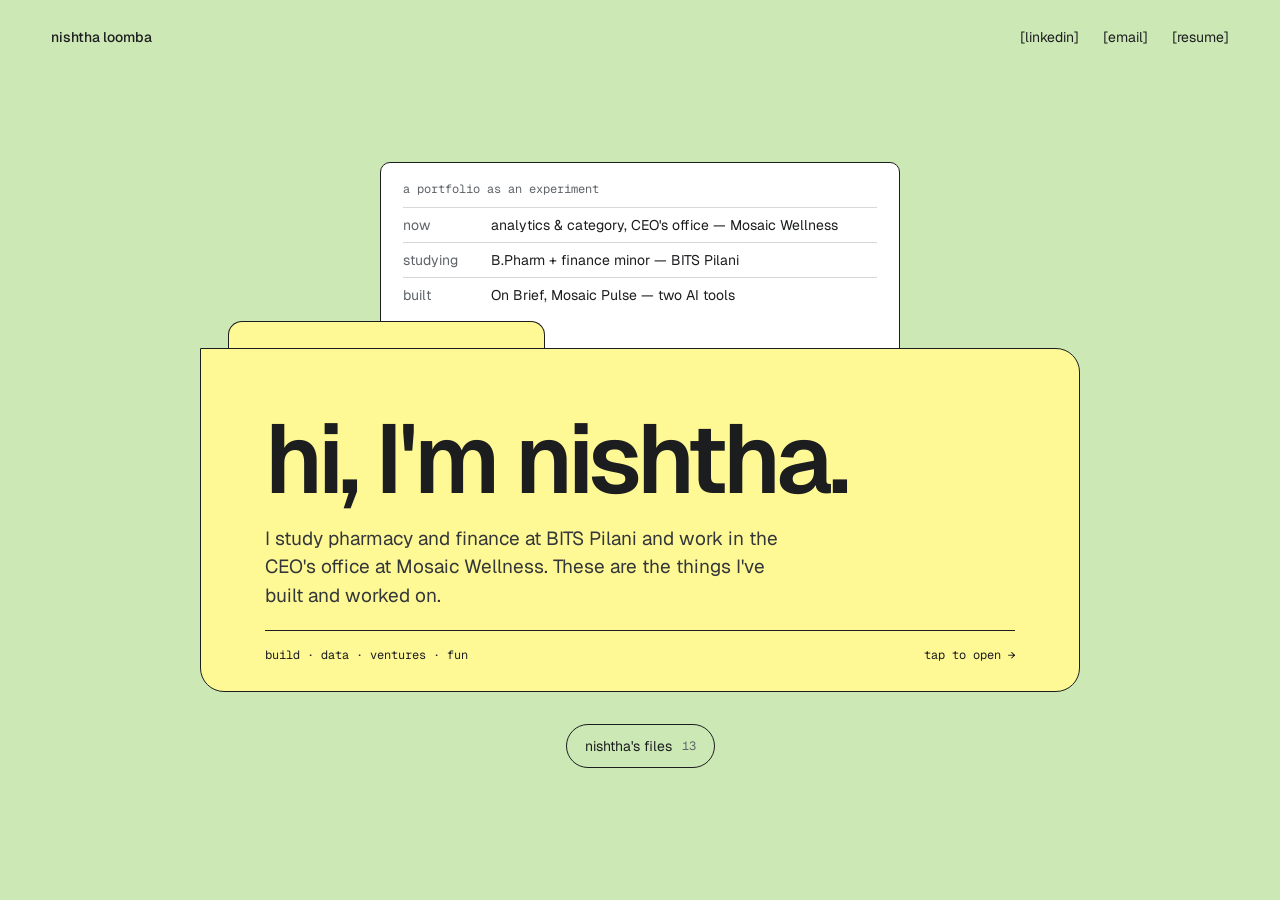
==== index.html @ 0feb8415 "Scaffold file-drawer portfolio site Plain HTML/CSS/vanilla JS recreation of the portfolio designed i" ====
<!doctype html>
<html lang="en">
<head>
<meta charset="utf-8">
<meta name="viewport" content="width=device-width, initial-scale=1">
<title>Nishtha — portfolio</title>
<meta name="description" content="Nishtha Loomba — category strategy at Mosaic Wellness, builder of AI tools, and student of pharmacy and finance.">
<link rel="preconnect" href="https://fonts.googleapis.com">
<link rel="stylesheet" href="https://fonts.googleapis.com/css2?family=Geist:wght@400;500;600&family=Geist+Mono:wght@400;500&display=swap">
<link rel="stylesheet" href="css/style.css">
</head>
<body class="home">
<div class="page">

  <header class="site-header">
    <span class="brand">nishtha loomba</span>
    <nav class="nav-links">
      <a href="https://www.linkedin.com/in/" target="_blank" rel="noopener">[linkedin]</a>
      <a href="mailto:you@example.com">[email]</a>
      <a href="#" target="_blank" rel="noopener">[resume]</a>
    </nav>
  </header>

  <main style="flex-grow:1;display:flex;flex-direction:column;align-items:center;justify-content:center;gap:32px">
    <div class="hero">

      <!-- checkout card tucked into the folder -->
      <div class="peek">
        <div class="peek__label">a portfolio as an experiment</div>
        <div class="key-value">
          <div style="color:var(--ink-4)">now</div>
          <div>analytics &amp; category, CEO's office — Mosaic Wellness</div>
          <div style="color:var(--ink-4)">studying</div>
          <div>B.Pharm + finance minor — BITS Pilani</div>
          <div style="color:var(--ink-4)">built</div>
          <div>On Brief, Mosaic Pulse — two AI tools</div>
        </div>
      </div>

      <a class="folder-link" href="drawer.html" aria-label="Open nishtha's files">
        <div class="flap"></div>
        <div class="folder-body">
          <h1>hi, I'm nishtha.</h1>
          <p>I study pharmacy and finance at BITS Pilani and work in the CEO's office at Mosaic Wellness. These are the things I've built and worked on.</p>
          <div class="folder-foot">
            <span>build · data · ventures · fun</span>
            <span>tap to open →</span>
          </div>
        </div>
      </a>
    </div>

    <a class="pill" href="drawer.html">
      <span>nishtha's files</span>
      <span class="pill__count">13</span>
    </a>
  </main>
</div>
</body>
</html>
---- css/style.css ----
@view-transition{navigation:auto}

/* ===== design tokens ===== */
:root{
  --ink:#1C1D1F;
  --ink-2:#33373A;
  --ink-3:#4A4F53;
  --ink-4:#5E6469;
  --ink-5:#6B7075;
  --ink-6:#8A9096;
  --gray-1:#B4B7B9;
  --gray-2:#D6D8D9;
  --gray-3:#E4E6E6;
  --gray-4:#E3E3E3;
  --gray-5:#EDEDED;
  --gray-6:#EDEEEE;
  --gray-7:#E8E8E8;
  --gray-8:#F0F0F0;
  --paper:#F7F7F4;
  --paper-2:#F7F7F7;
  --grid-bg:#F1F2EE;
  --grid-line:#D9DCD6;
  --green:#CCE8B5;
  --yellow:#FFF995;
  --blue:#A8C6FE;
  --accent:#2D4FE0;
  --tan:#C9A57A;
  --dark:#161718;
  --white:#FFFFFF;
  --font-sans:'Geist','Helvetica Neue',Helvetica,sans-serif;
  --font-mono:'Geist Mono',monospace;
  --font-hand:'Caveat',cursive;
}

*{box-sizing:border-box}
html{scroll-behavior:smooth}
body{margin:0;font-family:var(--font-sans);color:var(--ink)}
a{color:inherit}
img{max-width:100%}
button{font:inherit;color:inherit}

::view-transition-old(root),
::view-transition-new(root){animation-duration:.35s}

@media (prefers-reduced-motion: reduce){
  html{scroll-behavior:auto}
  ::view-transition-old(root),::view-transition-new(root){animation:none}
}

/* ===== layout shells ===== */
.page{min-height:100vh;box-sizing:border-box;display:flex;flex-direction:column;gap:40px;padding:28px clamp(16px,4vw,56px) 56px}
.page--folder{padding:28px clamp(12px,3vw,48px) 80px;gap:28px}
.shell{max-width:1180px;margin:0 auto;display:flex;flex-direction:column;gap:28px;width:100%}

.site-header{display:flex;flex-wrap:wrap;justify-content:space-between;align-items:center;gap:12px;font-size:14px}
.site-header--dark{color:var(--white)}
.brand{font-weight:500}
.nav-links{display:flex;gap:24px;flex-wrap:wrap}
.nav-links a{text-decoration:none}
.nav-links a:hover{color:var(--ink-4)}

.back-link{display:inline-flex;align-items:center;min-height:44px;text-decoration:none}
.back-link--pill{padding:0 16px;background:var(--paper-2);border-radius:12px}
.back-link--dark{color:var(--white)}

.eyebrow{font-family:var(--font-mono);font-size:12px;color:var(--gray-2)}

/* ===== reusable paper motifs ===== */
.ruled{background-image:repeating-linear-gradient(to bottom,transparent 0,transparent 31px,#E2E3E0 31px,#E2E3E0 32px)}
.grid-paper{background-color:var(--grid-bg);background-image:linear-gradient(var(--grid-line) 1px,transparent 1px),linear-gradient(90deg,var(--grid-line) 1px,transparent 1px);background-size:18px 18px}

.torn{clip-path:polygon(0% 6%,7% 0%,15% 4%,24% 0%,33% 3%,45% 0%,58% 4%,70% 0%,82% 3%,100% 0%,100% 100%,0% 100%,3% 88%,0% 76%,4% 62%,0% 50%,3% 36%,0% 22%)}
.torn-bottom{clip-path:polygon(0 0,100% 0,100% 100%,94% 96%,86% 100%,77% 95%,66% 100%,55% 96%,44% 100%,33% 95%,22% 100%,11% 96%,0 100%)}
.torn-left{clip-path:polygon(4% 0,100% 0,100% 100%,4% 100%,0 94%,3% 86%,0 78%,3% 70%,0 62%,3% 54%,0 46%,3% 38%,0 30%,3% 22%,0 14%,3% 6%)}

.spiral{position:absolute;display:flex;flex-direction:column;justify-content:space-between}
.spiral span{display:block;width:16px;height:16px;border-radius:50%}

/* visible by default (no-JS safe); JS opts elements into the hide+reveal sequence */
.sheet.pre-reveal{opacity:0;transform:translateY(40px)}
.sheet.pre-reveal.is-visible{animation:rise .6s cubic-bezier(.2,.8,.2,1) both}
@keyframes rise{from{opacity:0;transform:translateY(40px)}to{opacity:1;transform:none}}
@media (prefers-reduced-motion: reduce){.sheet.pre-reveal{opacity:1;transform:none}.sheet.pre-reveal.is-visible{animation:none}}

.folder-in{animation:filein .7s cubic-bezier(.2,.8,.2,1) both}
@keyframes filein{from{opacity:0;transform:translateY(90px)}to{opacity:1}}
@media (prefers-reduced-motion: reduce){.folder-in{animation:none}}

.tab-link{display:flex;flex-direction:column;gap:6px;min-height:44px;padding:16px 24px 20px;border-radius:14px 14px 4px 4px;text-decoration:none;min-width:240px;transition:transform .2s ease}
.tab-link:hover,.tab-link:focus-visible{transform:translateY(-4px)}
.tab-link .tab-link__eyebrow{font-family:var(--font-mono);font-size:12px}
.tab-link .tab-link__title{font-weight:600;font-size:24px;letter-spacing:-0.03em}

.sticky-note{padding:20px 22px;transform:rotate(-1.2deg);box-shadow:2px 3px 0 rgba(0,0,0,.12)}
.sticky-note__label{font-family:var(--font-mono);font-size:13px}
.sticky-note__quote{margin:8px 0 0;font-family:var(--font-hand);font-size:24px;line-height:1.25}

.video-card{display:block;position:relative;aspect-ratio:16/9;max-height:560px;background:var(--ink);border-radius:6px;text-decoration:none;color:var(--white);overflow:hidden;transition:transform .2s ease}
.video-card:hover,.video-card:focus-visible{transform:translateY(-3px)}
.video-card__thumb{position:absolute;inset:0;display:flex;align-items:center;justify-content:center;font-size:14px;color:var(--gray-1)}
.video-card__play{position:absolute;left:50%;top:50%;width:76px;height:76px;margin:-38px 0 0 -38px;border-radius:50%;display:flex;align-items:center;justify-content:center}
.video-card__meta{position:absolute;left:20px;bottom:18px;right:20px;display:flex;justify-content:space-between;gap:12px;font-family:var(--font-mono);font-size:13px}
.video-card video{position:absolute;inset:0;width:100%;height:100%;object-fit:cover}

.paperclip{position:absolute;z-index:2}

.pill{display:inline-flex;align-items:center;gap:10px;min-height:44px;padding:0 18px;background:transparent;border:1px solid var(--ink);border-radius:999px;text-decoration:none;font-size:14px;transition:background .2s ease}
.pill:hover{background:var(--white)}
.pill__count{font-family:var(--font-mono);font-size:12px;color:var(--ink-4)}

.btn-dark{display:inline-flex;align-items:center;min-height:44px;padding:0 18px;background:var(--ink);color:var(--white);border-radius:999px;text-decoration:none;font-size:14px}

.stamp{border:2.5px solid var(--accent);color:var(--accent);padding:6px 12px;border-radius:4px;font-family:var(--font-mono);font-weight:600;font-size:13px;letter-spacing:0.08em}

.key-value{display:grid;grid-template-columns:88px minmax(0,1fr);font-size:14px}
.key-value div{padding:8px 0;border-top:1px solid var(--gray-2)}
.key-value--mono{font-family:var(--font-mono);font-size:13px}

/* ===== Home ===== */
.home{background:var(--green)}
.home .hero{width:100%;max-width:880px;display:flex;flex-direction:column;align-items:center;margin:0 auto}

.peek{width:min(520px,86%);background:var(--white);border:1px solid var(--ink);border-radius:10px;padding:18px 22px 48px;box-sizing:border-box;margin-bottom:-40px;position:relative;z-index:1;font-size:14px;transition:transform .35s cubic-bezier(.2,.8,.2,1)}
.peek__label{font-family:var(--font-mono);font-size:12px;color:var(--ink-4);margin-bottom:10px}

.folder-link{display:block;text-decoration:none;color:var(--ink);width:100%;position:relative;z-index:2;transition:transform .25s ease}
.folder-link:hover,.folder-link:focus-visible{transform:translateY(-6px)}
.folder-link:focus-visible{outline:2px solid var(--ink);outline-offset:6px;border-radius:24px}
.hero:has(.folder-link:hover) .peek,.hero:has(.folder-link:focus-visible) .peek{transform:translateY(-38px) rotate(-2deg)}

.flap{width:36%;height:28px;background:var(--yellow);border:1px solid var(--ink);border-bottom:none;border-radius:14px 14px 0 0;margin-left:28px;margin-bottom:-1px;box-sizing:border-box;transition:transform .3s ease;transform-origin:bottom left}
.folder-link:hover .flap,.folder-link:focus-visible .flap{transform:translateY(-3px) rotate(-2deg)}

.folder-body{background:var(--yellow);border:1px solid var(--ink);border-radius:0 24px 24px 24px;padding:clamp(32px,5vw,64px) clamp(24px,5vw,64px) 28px;box-sizing:border-box;display:flex;flex-direction:column;gap:20px}
.folder-body h1{margin:0;font-weight:600;font-size:clamp(44px,7.6vw,108px);line-height:0.95;letter-spacing:-0.045em}
.folder-body p{margin:0;max-width:540px;font-size:clamp(16px,1.5vw,19px);line-height:1.5;color:var(--ink-2)}
.folder-foot{display:flex;justify-content:space-between;align-items:center;flex-wrap:wrap;gap:12px;border-top:1px solid var(--ink);padding-top:16px;font-family:var(--font-mono);font-size:12px}

/* ===== Drawer ===== */
.drawer-page{background:var(--gray-4)}
.drawer-viewport{flex-grow:1;display:flex;align-items:center;justify-content:center;overflow-x:auto}
.drawer-stage{position:relative;width:700px;min-width:620px;height:470px;flex-shrink:0}

.strip{position:absolute;height:24px;box-sizing:border-box;background:var(--gray-8);border:1.2px solid var(--ink);border-radius:9px 9px 4px 4px}

.tab{position:absolute;padding:0;border:none;background:transparent;cursor:pointer;height:32px;transition:transform .16s ease}
.tab:hover,.tab:focus-visible{transform:translateY(-5px)}
.tab:focus-visible{outline:2px solid var(--ink);outline-offset:2px}
.tab svg{position:absolute;inset:0;display:block}
.tab__label{position:relative;display:flex;justify-content:space-between;gap:8px;align-items:center;height:28px;padding:0 24px;font-size:12.5px;white-space:nowrap}

.drawer-front{position:absolute;top:353px;left:-1%;width:102%;height:48px;box-sizing:border-box;background:var(--gray-5);border:1.2px solid var(--ink);border-radius:4px}
.drawer-ledge{position:absolute;top:399px;left:-4%;width:108%;height:14px;box-sizing:border-box;background:var(--gray-7);border:1.2px solid var(--ink)}
.drawer-label{position:absolute;top:425px;left:0;right:0;display:flex;justify-content:center}
.drawer-label span{background:var(--yellow);border:1px solid var(--ink);border-radius:4px;padding:3px 10px;font-size:12.5px}

.file-card{position:absolute;top:-8px;left:calc(50% - 190px);width:380px;z-index:50;border:1px solid var(--ink);border-radius:14px;padding:18px 20px 20px;box-shadow:0 12px 32px rgba(28,29,31,.14)}
.file-card.is-open{animation:pop .5s cubic-bezier(.2,.8,.2,1)}
@keyframes pop{from{opacity:0;transform:translateY(180px) scale(.94)}60%{opacity:1}to{opacity:1;transform:none}}
@media (prefers-reduced-motion: reduce){.file-card.is-open{animation:none}}
.file-card__top{display:flex;justify-content:space-between;align-items:center;gap:10px;font-family:var(--font-mono);font-size:12px}
.file-card__close{width:44px;height:44px;margin:-12px -12px -12px 0;display:flex;align-items:center;justify-content:center;background:transparent;border:none;cursor:pointer}
.file-card h2{margin:8px 0 10px;font-weight:600;font-size:26px;line-height:1.05;letter-spacing:-0.03em}
.file-card p{margin:0 0 14px;font-size:14px;line-height:1.5}
.file-card .key-value{grid-template-columns:56px minmax(0,1fr);font-size:13px}
.file-card .key-value div{border-top:1px solid var(--ink)}
.file-card .btn-dark{margin-top:14px}

/* ===== Folder shell (AI tools / Dashboards / Ventures / Fun) ===== */
.folder-page{background:var(--dark)}
.folder-tab{display:inline-flex;align-items:center;gap:14px;height:40px;padding:0 22px;margin-left:32px;border-radius:14px 14px 0 0;font-family:var(--font-mono);font-size:13px;letter-spacing:0.04em}
.folder-tab strong{font-weight:600}
.folder-panel{position:relative;border-radius:0 24px 24px 24px;padding:clamp(16px,3vw,40px);display:flex;flex-direction:column;gap:36px}

.cover-sheet{position:relative;background-color:var(--paper);border-radius:6px;padding:clamp(28px,4vw,48px) clamp(20px,4vw,48px) 40px 72px;transform:rotate(-0.4deg)}
.cover-sheet .spiral{left:22px;top:28px;bottom:28px}
.cover-sheet h1{margin:0;font-family:var(--font-mono);font-weight:500;font-size:clamp(40px,6vw,84px);line-height:0.98;letter-spacing:-0.03em}
.cover-sheet .key-value{grid-template-columns:120px minmax(0,1fr);gap:6px 16px;font-family:var(--font-mono);font-size:14px}
.cover-sheet .key-value div{border-top:none;padding:0}
.cover-sheet .dashed{border-top:1.5px dashed var(--ink);max-width:520px}
.cover-sheet .lede{margin:0;max-width:560px;font-size:18px;line-height:1.55}
.cover-sheet__badge{background:var(--accent);color:var(--white);padding:40px 24px 26px;font-family:var(--font-mono);text-align:right}
.cover-sheet__badge .num{font-size:44px;line-height:1}
.cover-sheet__badge .title{font-size:28px;line-height:1.1;margin-top:6px}
.cover-sheet__badge .sub{font-size:18px;line-height:1.4;margin-top:10px}
.cover-links{display:grid;grid-template-columns:repeat(auto-fit,minmax(240px,1fr));gap:20px 40px;margin-top:36px}
.cover-links a{text-decoration:none;display:flex;flex-direction:column;gap:4px;min-height:44px}
.cover-links .big{font-size:26px;letter-spacing:-0.02em;color:var(--ink)}
.cover-links .arrow{font-family:var(--font-mono);font-size:15px;color:var(--accent)}

.detail-sheet{position:relative;background:var(--white);border-radius:6px;padding:clamp(24px,4vw,52px);display:flex;flex-direction:column;gap:36px}
.detail-sheet__head{display:flex;flex-wrap:wrap;gap:32px;align-items:flex-end}
.detail-sheet__intro{flex:999 1 440px;min-width:0;display:flex;flex-direction:column;gap:14px}
.detail-sheet__intro .kicker{font-family:var(--font-mono);font-size:13px;color:var(--accent)}
.detail-sheet__intro h2{margin:0;font-weight:600;font-size:clamp(38px,5vw,68px);line-height:0.95;letter-spacing:-0.045em}
.detail-sheet__intro p{margin:0;max-width:540px;font-size:20px;line-height:1.45}
.detail-sheet__facts{flex:1 1 260px;min-width:0;font-family:var(--font-mono);font-size:13px}
.detail-sheet__facts .key-value{grid-template-columns:72px minmax(0,1fr)}
.detail-sheet__facts .key-value div:first-child{font-family:var(--font-mono)}

.stat-banner{display:flex;flex-wrap:wrap;gap:24px;align-items:flex-end;background:var(--ink);color:var(--white);border-radius:6px;padding:clamp(24px,3vw,40px);transform:rotate(-0.4deg)}
.stat-banner__num{flex:1 1 260px;min-width:0;font-family:var(--font-mono);font-weight:500;font-size:clamp(56px,8vw,112px);line-height:0.9;letter-spacing:-0.04em}
.stat-banner__text{flex:2 1 320px;min-width:0;font-size:18px;line-height:1.45}
.stat-banner__text .muted{color:var(--gray-1)}

.list-plain{display:flex;flex-direction:column;font-size:15px;line-height:1.5}
.list-plain div{padding:10px 0;border-top:1px solid var(--gray-2)}

.grid-box{border:1px solid var(--gray-1);padding:clamp(18px,3vw,32px);display:flex;flex-direction:column;gap:16px;font-family:var(--font-mono)}
.grid-box__label{font-size:13px}
.grid-box__steps{display:grid;grid-template-columns:repeat(auto-fit,minmax(200px,1fr));gap:16px 32px;font-size:15px;line-height:1.45}
.grid-box__steps span{color:var(--accent)}

.torn-strip{background-color:var(--paper);border:1px solid var(--gray-2);padding:18px 22px 34px;font-family:var(--font-mono);font-size:14px;line-height:32px}
.torn-strip__label{font-size:13px}

figure{margin:0}
.shot-grid{display:grid;grid-template-columns:repeat(auto-fit,minmax(300px,1fr));gap:24px}
.shot{display:flex;flex-direction:column;gap:10px}
.shot img{width:100%;display:block;border:1px solid var(--ink);border-radius:4px}
.shot figcaption{font-family:var(--font-mono);font-size:13px}

.badge-card{position:relative;padding-top:70px}
.badge-lanyard{position:absolute;top:0;left:calc(50% - 11px);width:22px;height:84px;background:var(--accent)}
.badge-card__inner{position:relative;border-radius:16px;padding:22px 24px 26px;display:flex;flex-direction:column;gap:18px;box-shadow:0 10px 30px rgba(0,0,0,.18)}
.badge-card__grip{align-self:center;width:48px;height:9px;border-radius:5px;background:var(--gray-3);border:1px solid var(--gray-1)}
.badge-card .key-value{grid-template-columns:96px minmax(0,1fr);font-size:14px;line-height:1.45}
.badge-card .key-value div:nth-child(odd){font-family:var(--font-mono);font-size:12px}
.perf-strip{height:30px;opacity:.85}

.also-strip{max-width:640px}
.also-strip__row{display:flex;flex-wrap:wrap;justify-content:space-between;gap:0 20px}

.folder-nav{display:flex;justify-content:flex-end}

/* ===== Fun page extras ===== */
.id-badge{position:relative;padding-top:64px;transform:rotate(3deg)}
.id-badge__lanyard{position:absolute;top:0;left:calc(50% - 11px);width:22px;height:78px;background:var(--accent)}
.id-badge__card{position:relative;background:var(--white);border-radius:14px;padding:18px;display:flex;flex-direction:column;gap:14px;box-shadow:0 10px 30px rgba(0,0,0,.18)}
.id-badge__photo{height:150px;border-radius:8px;background:var(--gray-6);display:flex;align-items:center;justify-content:center;font-size:13px;color:var(--ink-3)}
.id-badge__name-row{display:flex;justify-content:space-between;align-items:baseline}
.id-badge__name{font-weight:600;font-size:22px;letter-spacing:-0.02em}
.id-badge__off-duty{border:2px solid var(--accent);color:var(--accent);padding:2px 8px;border-radius:4px;transform:rotate(-6deg);font-family:var(--font-mono);font-weight:600;font-size:11px;letter-spacing:0.08em}

.reading-card{position:relative;background:var(--blue);padding:22px 22px 22px 48px;transform:rotate(-2deg);box-shadow:0 6px 18px rgba(0,0,0,.15)}
.reading-card .spiral{left:14px;top:18px;bottom:18px}
.reading-card .spiral span{background:var(--tan)}
.card-head{display:flex;justify-content:space-between;align-items:baseline;font-family:var(--font-mono)}
.card-head h2{margin:0;font-weight:500;font-size:20px}
.reading-list{display:flex;flex-direction:column;font-size:15px;line-height:1.45;margin-top:14px}
.reading-list div{padding:10px 0;border-top:1px solid var(--ink)}
.reading-list div:last-child{border-bottom:1px solid var(--ink)}

.writing-card{position:relative;transform:rotate(1.5deg)}
.writing-card__clip{position:absolute;left:30px;top:-24px;z-index:2}
.writing-card__sheet{background-color:var(--paper);padding:26px 22px 22px 36px;box-shadow:0 6px 18px rgba(0,0,0,.15)}
.writing-card__body{display:flex;flex-direction:column;font-size:15px;line-height:32px;margin-top:8px}
.writing-card a{display:inline-flex;align-items:center;min-height:44px;font-family:var(--font-mono);font-size:13px;color:var(--accent);text-decoration:none}

.polaroid{margin:0;background:var(--white);padding:12px 12px 18px;box-shadow:0 6px 18px rgba(0,0,0,.15)}
.polaroid__photo{height:210px;background:var(--gray-6);display:flex;align-items:center;justify-content:center;font-size:13px;color:var(--ink-3)}
.polaroid figcaption{margin-top:12px;display:flex;justify-content:space-between;align-items:baseline;padding:0 4px}
.polaroid .cap{font-family:var(--font-hand);font-size:26px}
.polaroid .num{font-family:var(--font-mono);font-size:12px;color:var(--ink-4)}

.fun-grid{display:grid;grid-template-columns:repeat(auto-fit,minmax(250px,1fr));gap:28px;align-items:start}

/* ===== responsive ===== */
@media (max-width:640px){
  .drawer-stage{transform-origin:top left}
}
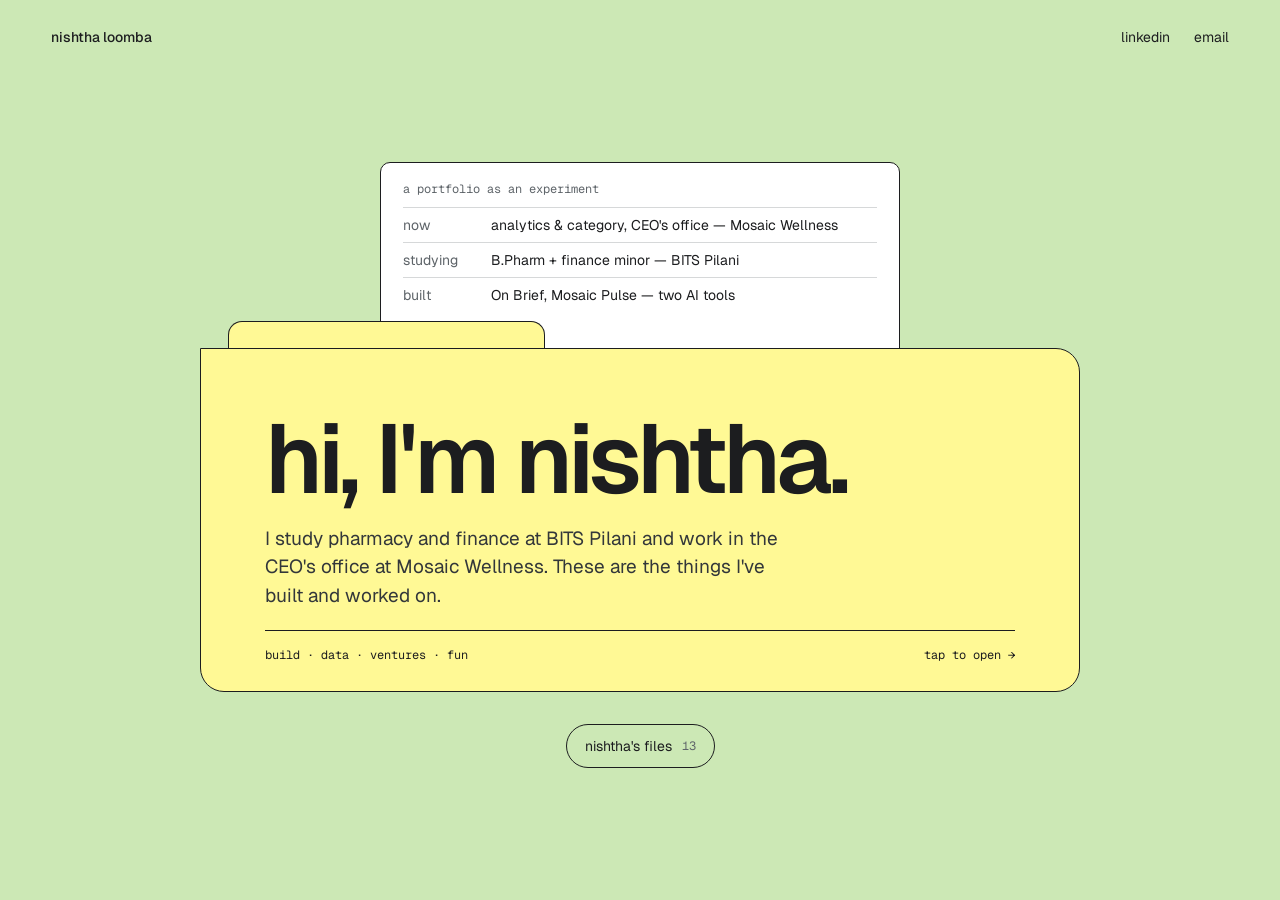
==== commit c47ed8fd: "Fill in LinkedIn and email header links, drop resume link Co-Authored-By: Claude Opus 5.5 <noreply@a" ====
--- a/index.html
+++ b/index.html
@@ -15,9 +15,8 @@
   <header class="site-header">
     <span class="brand">nishtha loomba</span>
     <nav class="nav-links">
-      <a href="https://www.linkedin.com/in/" target="_blank" rel="noopener">[linkedin]</a>
-      <a href="mailto:you@example.com">[email]</a>
-      <a href="#" target="_blank" rel="noopener">[resume]</a>
+      <a href="https://in.linkedin.com/in/nishtha-loomba-b540b12a4" target="_blank" rel="noopener">linkedin</a>
+      <a href="mailto:f20231176@pilani.bits-pilani.ac.in">email</a>
     </nav>
   </header>
 
--- a/css/style.css
+++ b/css/style.css
@@ -95,17 +95,14 @@
 .sticky-note__label{font-family:var(--font-mono);font-size:13px}
 .sticky-note__quote{margin:8px 0 0;font-family:var(--font-hand);font-size:24px;line-height:1.25}
 
-.video-card{display:block;position:relative;aspect-ratio:16/9;max-height:560px;background:var(--ink);border-radius:6px;text-decoration:none;color:var(--white);overflow:hidden;transition:transform .2s ease}
-.video-card:hover,.video-card:focus-visible{transform:translateY(-3px)}
-.video-card__thumb{position:absolute;inset:0;display:flex;align-items:center;justify-content:center;font-size:14px;color:var(--gray-1)}
-.video-card__play{position:absolute;left:50%;top:50%;width:76px;height:76px;margin:-38px 0 0 -38px;border-radius:50%;display:flex;align-items:center;justify-content:center}
-.video-card__meta{position:absolute;left:20px;bottom:18px;right:20px;display:flex;justify-content:space-between;gap:12px;font-family:var(--font-mono);font-size:13px}
-.video-card video{position:absolute;inset:0;width:100%;height:100%;object-fit:cover}
-
-.paperclip{position:absolute;z-index:2}
-
-.pill{display:inline-flex;align-items:center;gap:10px;min-height:44px;padding:0 18px;background:transparent;border:1px solid var(--ink);border-radius:999px;text-decoration:none;font-size:14px;transition:background .2s ease}
+.paperclip{position:absolute;z-index:2;transform-origin:top center;animation:clip-sway 3.8s ease-in-out infinite}
+@keyframes clip-sway{0%,100%{transform:rotate(-4deg)}50%{transform:rotate(4deg)}}
+@media (prefers-reduced-motion: reduce){.paperclip{animation:none}}
+
+.pill{display:inline-flex;align-items:center;gap:10px;min-height:44px;padding:0 18px;background:transparent;border:1px solid var(--ink);border-radius:999px;text-decoration:none;font-size:14px;transition:background .2s ease;animation:idle-float 3.6s ease-in-out infinite}
 .pill:hover{background:var(--white)}
+@keyframes idle-float{0%,100%{transform:translateY(0)}50%{transform:translateY(-5px)}}
+@media (prefers-reduced-motion: reduce){.pill{animation:none}}
 .pill__count{font-family:var(--font-mono);font-size:12px;color:var(--ink-4)}
 
 .btn-dark{display:inline-flex;align-items:center;min-height:44px;padding:0 18px;background:var(--ink);color:var(--white);border-radius:999px;text-decoration:none;font-size:14px}
@@ -131,7 +128,9 @@
 .flap{width:36%;height:28px;background:var(--yellow);border:1px solid var(--ink);border-bottom:none;border-radius:14px 14px 0 0;margin-left:28px;margin-bottom:-1px;box-sizing:border-box;transition:transform .3s ease;transform-origin:bottom left}
 .folder-link:hover .flap,.folder-link:focus-visible .flap{transform:translateY(-3px) rotate(-2deg)}
 
-.folder-body{background:var(--yellow);border:1px solid var(--ink);border-radius:0 24px 24px 24px;padding:clamp(32px,5vw,64px) clamp(24px,5vw,64px) 28px;box-sizing:border-box;display:flex;flex-direction:column;gap:20px}
+.folder-body{background:var(--yellow);border:1px solid var(--ink);border-radius:0 24px 24px 24px;padding:clamp(32px,5vw,64px) clamp(24px,5vw,64px) 28px;box-sizing:border-box;display:flex;flex-direction:column;gap:20px;animation:folder-glow 5s ease-in-out infinite}
+@keyframes folder-glow{0%,100%{box-shadow:0 0 0 rgba(28,29,31,0)}50%{box-shadow:0 22px 34px -14px rgba(28,29,31,.22)}}
+@media (prefers-reduced-motion: reduce){.folder-body{animation:none}}
 .folder-body h1{margin:0;font-weight:600;font-size:clamp(44px,7.6vw,108px);line-height:0.95;letter-spacing:-0.045em}
 .folder-body p{margin:0;max-width:540px;font-size:clamp(16px,1.5vw,19px);line-height:1.5;color:var(--ink-2)}
 .folder-foot{display:flex;justify-content:space-between;align-items:center;flex-wrap:wrap;gap:12px;border-top:1px solid var(--ink);padding-top:16px;font-family:var(--font-mono);font-size:12px}
@@ -139,7 +138,8 @@
 /* ===== Drawer ===== */
 .drawer-page{background:var(--gray-4)}
 .drawer-viewport{flex-grow:1;display:flex;align-items:center;justify-content:center;overflow-x:auto}
-.drawer-stage{position:relative;width:700px;min-width:620px;height:470px;flex-shrink:0}
+.drawer-stage{position:relative;width:700px;min-width:620px;height:450px;flex-shrink:0;perspective:1100px}
+.drawer-tabs-layer{transition:transform .15s ease-out}
 
 .strip{position:absolute;height:24px;box-sizing:border-box;background:var(--gray-8);border:1.2px solid var(--ink);border-radius:9px 9px 4px 4px}
 
@@ -149,15 +149,24 @@
 .tab svg{position:absolute;inset:0;display:block}
 .tab__label{position:relative;display:flex;justify-content:space-between;gap:8px;align-items:center;height:28px;padding:0 24px;font-size:12.5px;white-space:nowrap}
 
-.drawer-front{position:absolute;top:353px;left:-1%;width:102%;height:48px;box-sizing:border-box;background:var(--gray-5);border:1.2px solid var(--ink);border-radius:4px}
-.drawer-ledge{position:absolute;top:399px;left:-4%;width:108%;height:14px;box-sizing:border-box;background:var(--gray-7);border:1.2px solid var(--ink)}
-.drawer-label{position:absolute;top:425px;left:0;right:0;display:flex;justify-content:center}
+.drawer-front{position:absolute;top:334px;left:-1%;width:102%;height:48px;box-sizing:border-box;background:var(--gray-5);border:1.2px solid var(--ink);border-radius:4px}
+.drawer-ledge{position:absolute;top:380px;left:-4%;width:108%;height:14px;box-sizing:border-box;background:var(--gray-7);border:1.2px solid var(--ink)}
+.drawer-label{position:absolute;top:406px;left:0;right:0;display:flex;justify-content:center}
 .drawer-label span{background:var(--yellow);border:1px solid var(--ink);border-radius:4px;padding:3px 10px;font-size:12.5px}
 
-.file-card{position:absolute;top:-8px;left:calc(50% - 190px);width:380px;z-index:50;border:1px solid var(--ink);border-radius:14px;padding:18px 20px 20px;box-shadow:0 12px 32px rgba(28,29,31,.14)}
-.file-card.is-open{animation:pop .5s cubic-bezier(.2,.8,.2,1)}
-@keyframes pop{from{opacity:0;transform:translateY(180px) scale(.94)}60%{opacity:1}to{opacity:1;transform:none}}
-@media (prefers-reduced-motion: reduce){.file-card.is-open{animation:none}}
+.file-card{position:absolute;top:-8px;left:calc(50% - 190px);width:380px;z-index:50;border:1px solid var(--ink);border-radius:14px;padding:18px 20px 20px;box-shadow:0 12px 32px rgba(28,29,31,.14);transform-origin:50% 115%;backface-visibility:hidden}
+.file-card.is-open{animation:file-open .55s cubic-bezier(.2,.8,.2,1)}
+.file-card.is-closing{animation:file-close .3s cubic-bezier(.4,0,.8,.2) forwards;pointer-events:none}
+@keyframes file-open{
+  0%{opacity:0;transform:translateY(190px) rotateX(-62deg) scale(.9)}
+  55%{opacity:1}
+  100%{opacity:1;transform:translateY(0) rotateX(0) scale(1)}
+}
+@keyframes file-close{
+  0%{opacity:1;transform:translateY(0) rotateX(0) scale(1)}
+  100%{opacity:0;transform:translateY(90px) rotateX(-48deg) scale(.94)}
+}
+@media (prefers-reduced-motion: reduce){.file-card.is-open,.file-card.is-closing{animation:none}}
 .file-card__top{display:flex;justify-content:space-between;align-items:center;gap:10px;font-family:var(--font-mono);font-size:12px}
 .file-card__close{width:44px;height:44px;margin:-12px -12px -12px 0;display:flex;align-items:center;justify-content:center;background:transparent;border:none;cursor:pointer}
 .file-card h2{margin:8px 0 10px;font-weight:600;font-size:26px;line-height:1.05;letter-spacing:-0.03em}
@@ -195,8 +204,42 @@
 .detail-sheet__intro h2{margin:0;font-weight:600;font-size:clamp(38px,5vw,68px);line-height:0.95;letter-spacing:-0.045em}
 .detail-sheet__intro p{margin:0;max-width:540px;font-size:20px;line-height:1.45}
 .detail-sheet__facts{flex:1 1 260px;min-width:0;font-family:var(--font-mono);font-size:13px}
-.detail-sheet__facts .key-value{grid-template-columns:72px minmax(0,1fr)}
+.detail-sheet__facts .key-value{grid-template-columns:84px minmax(0,1fr)}
 .detail-sheet__facts .key-value div:first-child{font-family:var(--font-mono)}
+
+.cta-row{display:flex;flex-wrap:wrap;gap:10px;margin-top:6px}
+.cta-row a{display:inline-flex;align-items:center;gap:8px;min-height:44px;padding:0 18px;border:1px solid var(--ink);border-radius:999px;text-decoration:none;font-size:14px}
+.cta-row a.filled{background:var(--ink);color:var(--white)}
+.cta-row a.outline{background:var(--white);color:var(--ink)}
+
+.highlight{background:var(--yellow);padding:0 4px}
+
+.step-list{list-style:none;margin:0;padding:0;display:grid;grid-template-columns:repeat(auto-fit,minmax(190px,1fr));border-top:2px solid var(--ink)}
+.step-list li{padding:14px 18px 4px 0;display:flex;flex-direction:column;gap:4px}
+.step-list__num{font-family:var(--font-mono);font-size:12px;color:var(--accent)}
+.step-list b{font-weight:600;font-size:17px;letter-spacing:-0.01em}
+.step-list__desc{font-size:14px;line-height:1.45;color:var(--ink-3)}
+
+/* funnel visual (Category @ Mosaic) */
+.funnel-banner{display:flex;flex-wrap:wrap;gap:clamp(24px,4vw,56px);align-items:center;background:var(--ink);color:var(--white);border-radius:6px;padding:clamp(24px,3.5vw,48px);transform:rotate(-0.4deg)}
+.funnel-banner__headline{flex:1 1 340px;min-width:0;display:flex;flex-direction:column;gap:18px}
+.funnel-banner__title{font-family:var(--font-mono);font-weight:500;font-size:clamp(44px,5.4vw,80px);line-height:0.95;letter-spacing:-0.04em}
+.funnel-banner__title span{color:var(--yellow)}
+.funnel-banner__body{margin:0;max-width:440px;font-size:17px;line-height:1.5;color:var(--gray-3)}
+.funnel-steps{flex:1 1 300px;min-width:0;display:flex;gap:14px;align-items:stretch}
+.funnel-steps__col{flex-grow:1;display:flex;flex-direction:column;gap:8px;font-family:var(--font-mono)}
+.funnel-steps__row{border:1px solid #4A4F53;border-radius:6px;padding:14px 16px;display:flex;justify-content:space-between;align-items:baseline;gap:12px}
+.funnel-steps__row--active{background:var(--yellow);color:var(--ink);border-color:var(--yellow)}
+.funnel-steps__row--dashed{border-style:dashed;border-color:#5E6469;color:var(--gray-1)}
+.funnel-steps__bracket{width:14px;margin:6px 0 52px;border:1.5px solid var(--yellow);border-left:none;border-radius:0 6px 6px 0}
+.funnel-steps__tag{align-self:center;margin-bottom:46px;font-family:var(--font-hand);font-size:24px;line-height:1.05;color:var(--yellow);transform:rotate(-4deg)}
+
+/* ad performance cards (graph-paper insert) */
+.ad-cards{display:grid;grid-template-columns:repeat(auto-fit,minmax(260px,1fr));gap:18px}
+.ad-card{background:var(--white);border:1px solid var(--ink);padding:18px 20px;display:flex;flex-direction:column;gap:10px}
+.ad-card__label{font-family:var(--font-mono);font-size:12px;color:var(--accent)}
+.ad-card__stat{font-family:var(--font-mono);font-weight:500;font-size:40px;line-height:1;letter-spacing:-0.03em}
+.ad-card__desc{font-size:15px;line-height:1.45}
 
 .stat-banner{display:flex;flex-wrap:wrap;gap:24px;align-items:flex-end;background:var(--ink);color:var(--white);border-radius:6px;padding:clamp(24px,3vw,40px);transform:rotate(-0.4deg)}
 .stat-banner__num{flex:1 1 260px;min-width:0;font-family:var(--font-mono);font-weight:500;font-size:clamp(56px,8vw,112px);line-height:0.9;letter-spacing:-0.04em}
@@ -215,13 +258,15 @@
 .torn-strip__label{font-size:13px}
 
 figure{margin:0}
-.shot-grid{display:grid;grid-template-columns:repeat(auto-fit,minmax(300px,1fr));gap:24px}
 .shot{display:flex;flex-direction:column;gap:10px}
 .shot img{width:100%;display:block;border:1px solid var(--ink);border-radius:4px}
 .shot figcaption{font-family:var(--font-mono);font-size:13px}
 
+@keyframes lanyard-sway{0%,100%{transform:rotate(-1.6deg)}50%{transform:rotate(1.6deg)}}
+@media (prefers-reduced-motion: reduce){.badge-lanyard,.id-badge__lanyard{animation:none}}
+
 .badge-card{position:relative;padding-top:70px}
-.badge-lanyard{position:absolute;top:0;left:calc(50% - 11px);width:22px;height:84px;background:var(--accent)}
+.badge-lanyard{position:absolute;top:0;left:calc(50% - 11px);width:22px;height:84px;background:var(--accent);transform-origin:top center;animation:lanyard-sway 4.6s ease-in-out infinite}
 .badge-card__inner{position:relative;border-radius:16px;padding:22px 24px 26px;display:flex;flex-direction:column;gap:18px;box-shadow:0 10px 30px rgba(0,0,0,.18)}
 .badge-card__grip{align-self:center;width:48px;height:9px;border-radius:5px;background:var(--gray-3);border:1px solid var(--gray-1)}
 .badge-card .key-value{grid-template-columns:96px minmax(0,1fr);font-size:14px;line-height:1.45}
@@ -233,9 +278,21 @@
 
 .folder-nav{display:flex;justify-content:flex-end}
 
+/* one bordered "frame" holding several screenshots as a horizontal scroll-snap strip */
+.shot-frame{position:relative;border:1px solid var(--gray-1);border-radius:6px;padding:20px 20px 16px;display:flex;flex-direction:column;gap:14px}
+.shot-frame__label{font-family:var(--font-mono);font-size:13px;display:flex;justify-content:space-between;align-items:center;gap:8px}
+.shot-frame__label .hint{color:var(--accent);font-weight:400}
+.shot-scroller{display:flex;gap:20px;overflow-x:auto;padding-bottom:6px;-webkit-overflow-scrolling:touch;scrollbar-width:thin;scrollbar-color:var(--gray-1) transparent}
+.shot-scroller::-webkit-scrollbar{height:8px}
+.shot-scroller::-webkit-scrollbar-thumb{background:var(--gray-1);border-radius:4px}
+.shot-scroller::-webkit-scrollbar-track{background:transparent}
+.shot-scroller .shot{flex:0 0 560px;max-width:82vw}
+.shot-scroller .shot img{width:100%;display:block;border:1px solid var(--ink);border-radius:4px;-webkit-user-drag:none;user-select:none}
+.shot-scroller .shot figcaption{font-family:var(--font-mono);font-size:13px;margin-top:10px}
+
 /* ===== Fun page extras ===== */
 .id-badge{position:relative;padding-top:64px;transform:rotate(3deg)}
-.id-badge__lanyard{position:absolute;top:0;left:calc(50% - 11px);width:22px;height:78px;background:var(--accent)}
+.id-badge__lanyard{position:absolute;top:0;left:calc(50% - 11px);width:22px;height:78px;background:var(--accent);transform-origin:top center;animation:lanyard-sway 4.6s ease-in-out infinite}
 .id-badge__card{position:relative;background:var(--white);border-radius:14px;padding:18px;display:flex;flex-direction:column;gap:14px;box-shadow:0 10px 30px rgba(0,0,0,.18)}
 .id-badge__photo{height:150px;border-radius:8px;background:var(--gray-6);display:flex;align-items:center;justify-content:center;font-size:13px;color:var(--ink-3)}
 .id-badge__name-row{display:flex;justify-content:space-between;align-items:baseline}
@@ -252,7 +309,8 @@
 .reading-list div:last-child{border-bottom:1px solid var(--ink)}
 
 .writing-card{position:relative;transform:rotate(1.5deg)}
-.writing-card__clip{position:absolute;left:30px;top:-24px;z-index:2}
+.writing-card__clip{position:absolute;left:30px;top:-24px;z-index:2;transform-origin:top center;animation:clip-sway 3.8s ease-in-out infinite}
+@media (prefers-reduced-motion: reduce){.writing-card__clip{animation:none}}
 .writing-card__sheet{background-color:var(--paper);padding:26px 22px 22px 36px;box-shadow:0 6px 18px rgba(0,0,0,.15)}
 .writing-card__body{display:flex;flex-direction:column;font-size:15px;line-height:32px;margin-top:8px}
 .writing-card a{display:inline-flex;align-items:center;min-height:44px;font-family:var(--font-mono);font-size:13px;color:var(--accent);text-decoration:none}
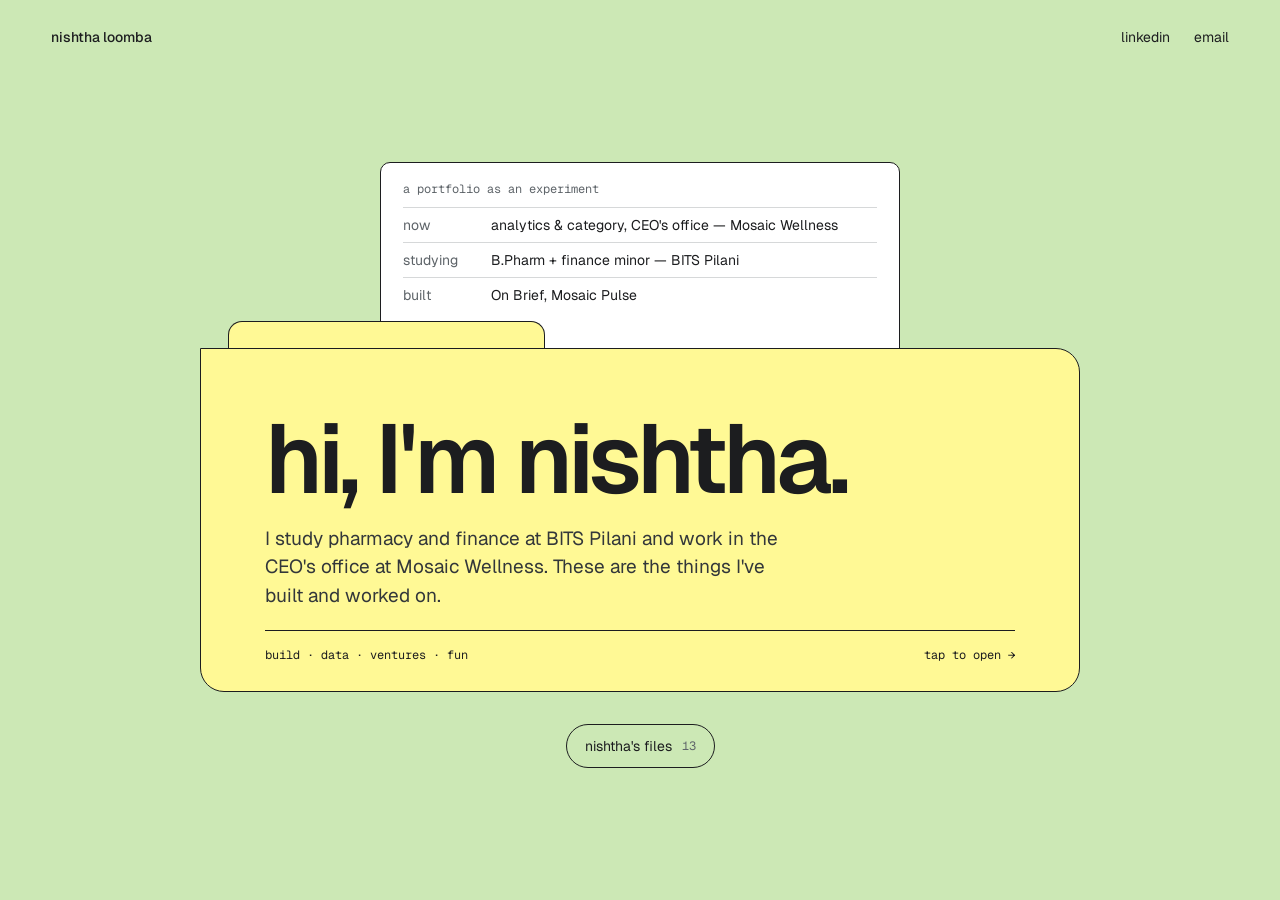
==== commit cff5210e: "Drop "two AI tools" from the home card's built line Co-Authored-By: Claude Opus 5.5 <noreply@anthrop" ====
--- a/index.html
+++ b/index.html
@@ -32,7 +32,7 @@
           <div style="color:var(--ink-4)">studying</div>
           <div>B.Pharm + finance minor — BITS Pilani</div>
           <div style="color:var(--ink-4)">built</div>
-          <div>On Brief, Mosaic Pulse — two AI tools</div>
+          <div>On Brief, Mosaic Pulse</div>
         </div>
       </div>
 
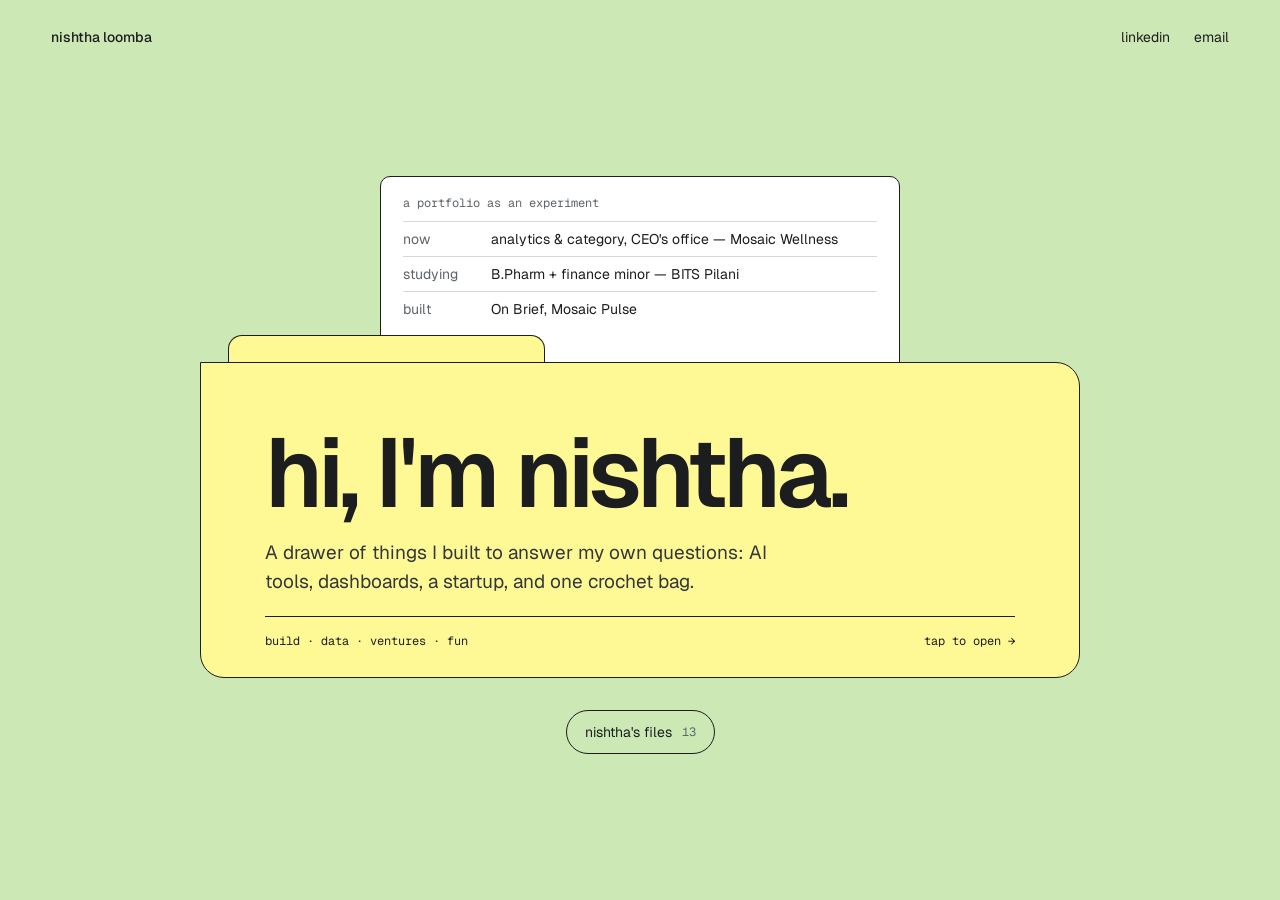
==== commit f270fae2: "Rewrite the home intro line Co-Authored-By: Claude Opus 5.5 <noreply@anthropic.com>" ====
--- a/index.html
+++ b/index.html
@@ -40,7 +40,7 @@
         <div class="flap"></div>
         <div class="folder-body">
           <h1>hi, I'm nishtha.</h1>
-          <p>I study pharmacy and finance at BITS Pilani and work in the CEO's office at Mosaic Wellness. These are the things I've built and worked on.</p>
+          <p>A drawer of things I built to answer my own questions: AI tools, dashboards, a startup, and one crochet bag.</p>
           <div class="folder-foot">
             <span>build · data · ventures · fun</span>
             <span>tap to open →</span>
